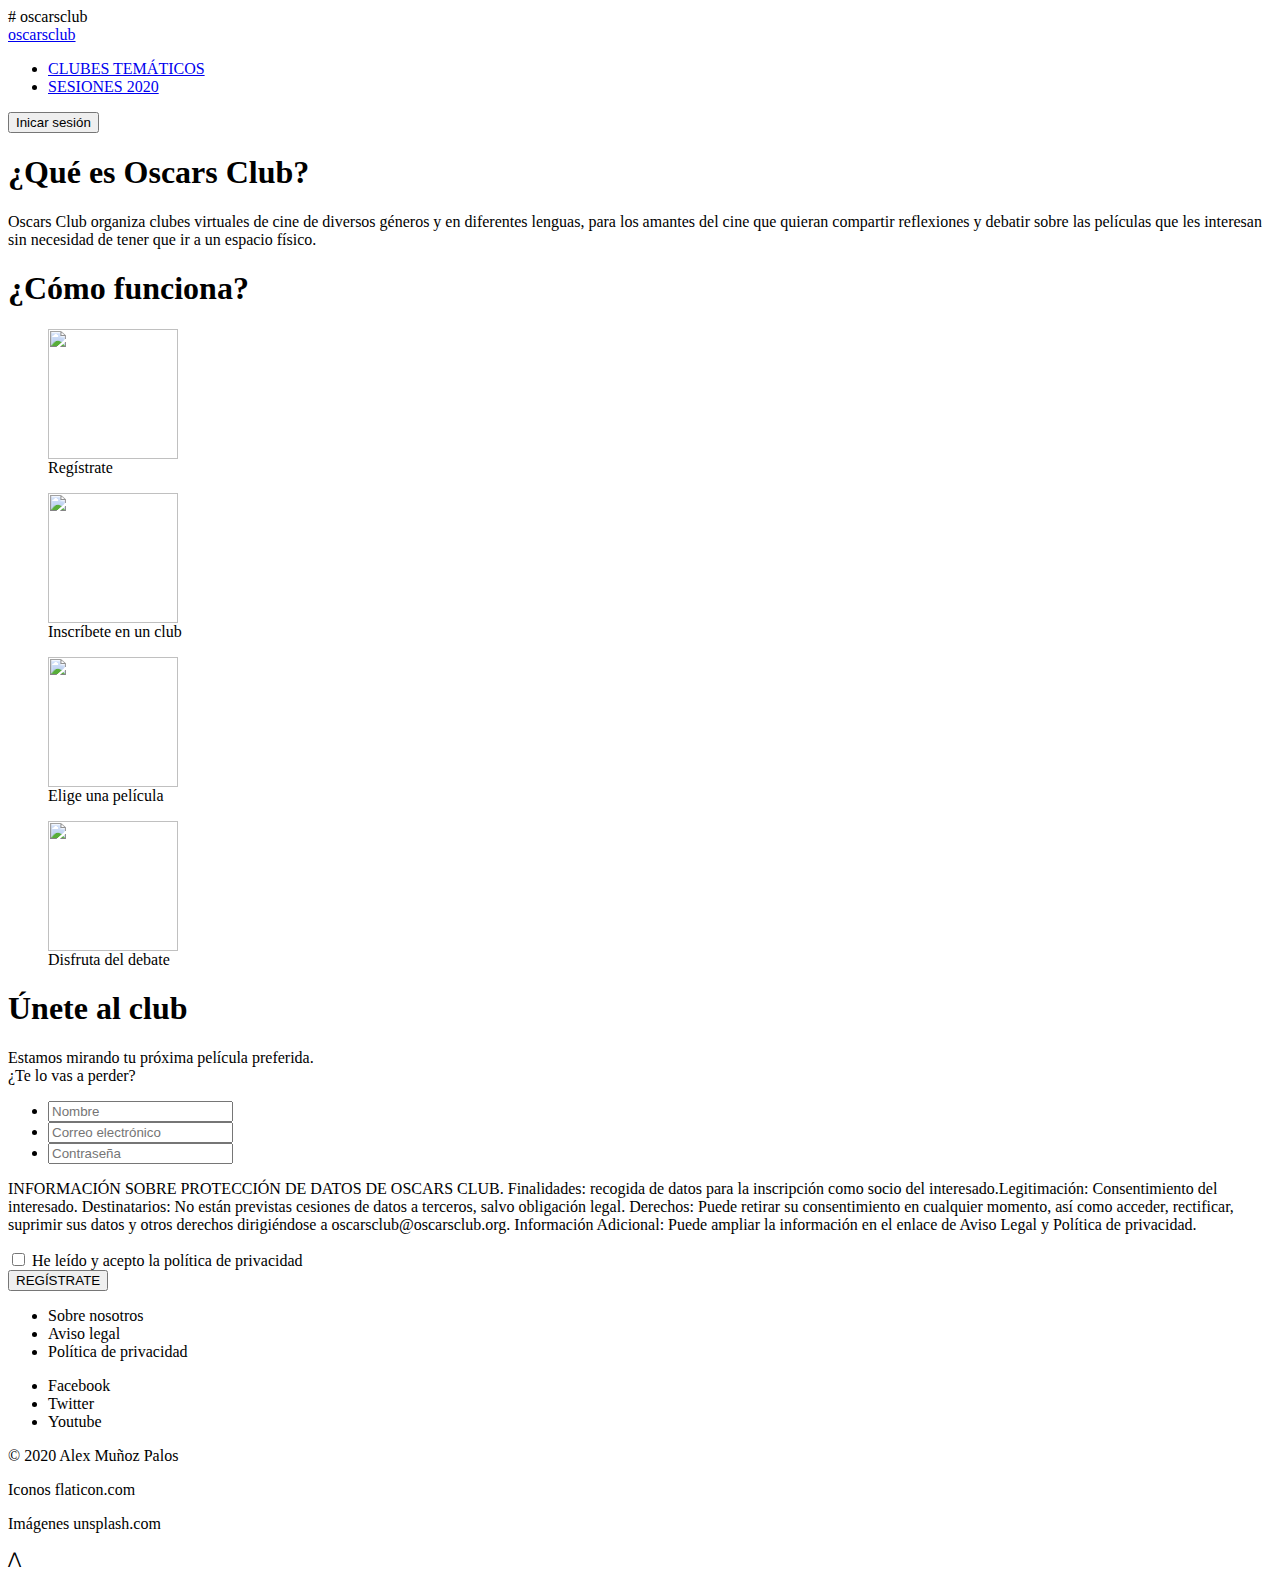
==== index.html @ 0b7924a7 "Update and rename README.md to index.html" ====
# oscarsclub
<!DOCTYPE html>
<html lang="es">
<head>
    <meta charset="UTF-8">
    <meta name="viewport" content="width=device-width, initial-scale=1.0">
    <link rel="stylesheet" href= "css/style.css">
    <link rel="preconnect" href="https://fonts.gstatic.com">
    <link href="https://fonts.googleapis.com/css2?family=Noto+Serif:ital,wght@0,400;0,700;1,400;1,700&display=swap" rel="stylesheet">
    <link href="https://fonts.googleapis.com/css2?family=Open+Sans:ital,wght@0,400;1,700&display=swap" rel="stylesheet">

    <title>Oscarsclub</title>
</head>
<body>
    <header>
        <a id="enlacecabecera" href="index.html"><span class="negrita">oscars</span><span class="vermell">club</span></a>
        <nav>
            <ul>
                <li><a href="clubes-tematicos.html">CLUBES TEMÁTICOS</a></li>
                <li><a href="sesiones-2020.html">SESIONES 2020</a></li>
            </ul>
        </nav>
        <button><a>Inicar sesión</a></button>
    </header>
    <main>
        <section id="oscars">
            <h1>¿Qué es Oscars Club?</h1>
            <p>Oscars Club organiza clubes virtuales de cine de diversos géneros y en diferentes lenguas, para los amantes del 
                cine que quieran compartir reflexiones y debatir sobre las películas que les interesan sin
                 necesidad de tener que ir a un espacio físico.</p>
        </section>
        <section>
            <h1>¿Cómo funciona?</h1>
            <div id="funcionamiento">
            <figure>
            <img src="img/howto-register.png" height="130px" width="130px">
            <figcaption>Regístrate</figcaption>
            </figure>
            <figure>
            <img src="img/howto-club.png" height="130px" width="130px">
            <figcaption>Inscríbete en un club</figcaption>
            </figure>
            <figure>
            <img src="img/howto-film.png" height="130px" width="130px">
            <figcaption>Elige una película</figcaption>
            </figure>
            <figure>
            <img src="img/howto-speech.png" height="130px" width="130px">
            <figcaption>Disfruta del debate </figcaption>
            </figure>
            </div>
        </section>
        <section>
            <h1> Únete al club</h1>
            <div id="unete">
                <p id="textounete">
                    Estamos mirando tu próxima película preferida.<br>
                    ¿Te lo vas a perder?
                </p>
            <div id="formulario">
                <form>
                    <ul>
                        <li><input name="Nombre" id="nombre" type="text" pattern="[A-Za-z'ñç\-]{2,64}" required placeholder="Nombre"></li>
                        <li><input name="Email" id="correo" type="email" placeholder="Correo electrónico" required></li>
                        <li><input name="Contraseña" id="contraseña" type="password" placeholder="Contraseña" required></li>
                    </ul>
                    <p>
                        INFORMACIÓN SOBRE PROTECCIÓN DE DATOS DE OSCARS CLUB. Finalidades: recogida de datos para la inscripción como
                        socio del interesado.Legitimación: Consentimiento del interesado. Destinatarios: No están previstas cesiones de datos a terceros, salvo obligación legal. Derechos: Puede retirar su consentimiento en cualquier momento, así como acceder, rectificar, suprimir sus datos y otros derechos dirigiéndose a oscarsclub@oscarsclub.org.
                        Información Adicional: Puede ampliar la información en el enlace de <a>Aviso Legal</a> 
                        y <a>Política de privacidad</a>.
                    </p>
                    <div id="terminos">
                    <label for="aceptotermimos">
                        <input type="checkbox" name="aceptarterminos" id="aceptoterminos">
                        He leído y acepto la política de privacidad
                    </label>
                    </div>
                    <button type="submit">REGÍSTRATE</button>
                </form>
                
            </div>
            </div>

        </section>
    </main>

    <footer>
        <ul>
            <li>Sobre nosotros</li>
            <li class="disco">Aviso legal</li>
            <li class="disco">Política de privacidad</li>
        </ul>

        <ul id="segunda">
            <li>Facebook</li>
            <li class="disco">Twitter</li>
            <li class="disco">Youtube</li>
        </ul>
        <div id="infofooter">
            <p>© 2020 Alex Muñoz Palos</p>
            <p>Iconos flaticon.com </p>
            <p>Imágenes unsplash.com </p>
        </div>
        <p id="xwegde">&#8896</p>
    </footer>
    
</body>
</html>
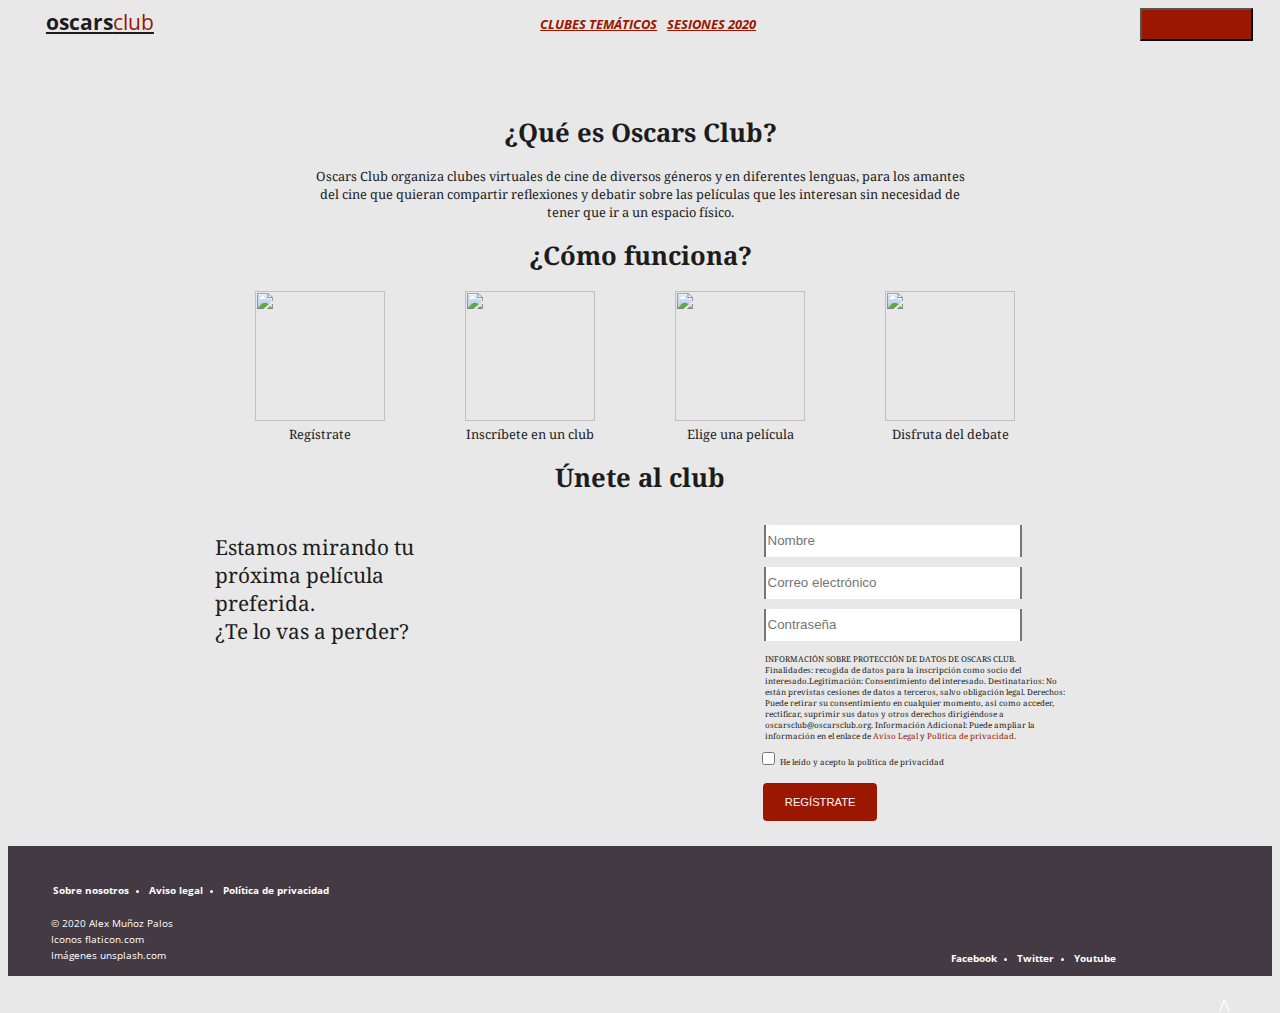
==== commit 42340425: "Update index.html" ====
--- a/index.html
+++ b/index.html
@@ -1,4 +1,4 @@
-# oscarsclub
+
 <!DOCTYPE html>
 <html lang="es">
 <head>
@@ -102,7 +102,7 @@
             <p>Iconos flaticon.com </p>
             <p>Imágenes unsplash.com </p>
         </div>
-        <p id="xwegde">&#8896</p>
+        <p id="xwegde">&#8896;</p>
     </footer>
     
 </body>
--- a/css/style.css
+++ b/css/style.css
@@ -0,0 +1,342 @@
+
+body{
+    background-color: rgb(232, 232, 232);
+    color:rgb(28, 28, 28);
+    font-family: 'Noto Serif', Helvetica, sans-serif;
+    font-size: 0.8rem;
+}
+header {
+    
+    color: black;
+    height: 90px;
+    width: 100%;
+    overflow: auto;
+    font-family: 'Open Sans', Helvetica, sans-serif;
+}
+a{
+    color:rgb(155, 23, 0);
+}
+a:hover{
+    color: rgb(155, 23, 0);
+    opacity:0.5;
+}
+
+#enlacecabecera{
+    display: block;
+    height:100%;
+    background: url(../img/oscarsclub-isologo.png) no-repeat;
+    padding-left: 3%;
+    font-size: 1.3rem;
+    background-size:22%;
+    float:left;
+    color: rgb(28, 28, 28);
+    /*
+    margin-left: 17%;
+    margin-top: 10px;
+    */
+}
+nav{
+    text-align: center;
+}
+nav ul{
+    display: inline-block;
+    margin-top:7px;
+    list-style: none;
+    margin-left: 27%;
+    float:left;
+}
+
+nav ul li{
+    font-size: 0.8rem;
+    float:left;
+    margin: 0 5px 0 5px;
+    font-weight: bold;
+    font-style: italic;
+
+}
+nav ul li a:hover{
+    color: rgb(28,28,28);
+    opacity: 0.5;
+}
+button{
+    color: white;
+    background-color: rgb(155, 23, 0);
+    padding: 7px 17px;
+    margin-left: 30%;
+}
+footer{
+    height: 130px;
+    background-color: rgb(67, 58, 68);
+    color: white;
+    font-family: 'Open Sans', Helvetica, sans-serif;
+}
+footer ul{
+    display: inline-block;
+    margin-top:7px;
+    list-style: none;
+    margin-top:3%;
+    /*float: left;*/
+}
+footer #segunda{
+    margin-left: 58%;
+}
+
+footer ul li{
+    font-size: 0.6rem;
+    float:left;
+    margin: 0 15px 0 5px;
+    font-weight: bold;
+ 
+
+}
+footer ul .disco{
+    list-style-type: disc;
+    /*
+    border-width: thick;
+    border-style: dotted ;
+    border-color: white;
+    border-top: 2px;
+    padding-right:15px;
+    border-bottom: 2px;
+    padding-left: 15px;
+    */
+}
+#infofooter{
+    font-size: 0.6rem;
+    margin-left: 3.4%;
+    float: left;
+}
+#infofooter p{
+    margin-top:3px;
+    margin-bottom: 3px;
+}
+#xwegde{
+    margin-left: 95.8%;
+}
+/*La mayoría del formato que necesitamos dar es para pantallas grandes. Para pequeñas será poco */
+h1{
+    text-align: center;
+}
+#funcionamiento{
+    display:flex;
+    align-items: center;
+    flex-direction: column;
+}
+figure{
+    text-align: center;
+}
+form button{
+    background-color: rgb(155, 23, 0);
+    color:rgb(252,252,252);
+    padding: 13px 22px;
+    border-radius: 4px;
+    border:none;
+    font-size:0.7rem;
+}
+@media screen and (min-width: 800px){
+main{
+    width: 850px;
+    margin:auto;
+}
+
+#oscars{
+    text-align: center;
+    margin:0 100px 0 100px;
+}
+#funcionamiento{
+    display: flex;
+    flex-wrap: wrap;
+    flex-direction: row;
+    align-items: center;
+}
+figure{
+    margin: 0 40px 0 40px;
+}
+#unete{
+    display:flex;
+}
+#textounete{
+    width: 900px;
+    font-size: 1.3rem;
+}
+#formulario{
+    margin-left: 70px;/*450*/
+
+}
+
+form{
+    margin-left: 38%;
+}
+
+form ul li input{
+    width: 250px;
+    height: 30px;
+    border-style: none solid none solid;
+}
+form ul{
+    list-style: none;
+}
+form ul li{
+    margin: 10px 0 10px 0;
+}
+form #terminos{
+    margin-left:10%;
+    font-size:0.5rem;
+}
+#formulario form p{
+    font-size: 0.5rem;
+    margin-left:12%;
+}
+form button{
+    background-color: rgb(155, 23, 0);
+    color:rgb(252,252,252);
+    padding: 13px 22px;
+    border-radius: 4px;
+    border:none;
+    font-size:0.7rem;
+    margin-left:11.5%;
+    margin-top:15px;
+    margin-bottom: 25px;
+}
+#clubes{
+    display: grid;
+    grid-template-columns: repeat(3, 1fr);
+    grid-gap: 5px;
+}
+#clubes figure{
+    display: table;
+    height: 130px;
+    width: 180px;
+}
+#clubes figure img{
+    width: 100%;
+    display:block;
+}
+#clubes figcaption{
+    display: table-caption;
+    caption-side: bottom;
+    text-align: left;
+    /*width: 100%;*/
+}
+#clubes figure figcaption a{
+    display: block;
+    margin:10px 0 10px 0;
+    color: rgb(155, 23, 0);
+}
+.tituloclubes{
+    font-size:1.1rem;
+    margin: 5px 0 5px 0;
+}
+#sesiones2020{
+    display: grid;
+    grid-template-areas: "sidebar sesions";
+    grid-template-columns: 1fr 3fr;
+    grid-gap: 5px;
+    border-top-style: dotted;
+}
+#propuestas{
+    margin:0 70px 40px 70px;
+}
+.menulateral{
+    grid-area: sidebar;
+}
+.menulateral ul{
+    list-style: none;
+    padding-left: 0;
+    display: block;
+}
+.menulateral ul li{
+    margin: 5px 0 5px 0;
+    text-align: left;
+    font-size: 0.9rem;
+}
+#sesiones2020 article{
+    grid-area:sesions;
+}
+.club{
+    display:flex;
+}
+/*
+img{
+    height: 130px;
+    width: 130px;
+}
+*/
+.club figure{
+    /*margin: 0 10px 0 10px;*/
+    margin:auto;
+    height: 280px;
+    width: 180px;
+    display: table;
+    background-color: white;
+}
+#OtraEpoca figure{
+    height:310px;
+}
+.club figure img{
+    max-width: 100%;
+    max-height: 100%;
+    display: block;
+    /*
+    width: 100%;
+    height: 100%;
+    */
+}
+.club figure figcaption{
+    display:table-caption;
+    caption-side: bottom;
+    background-color: white;
+    text-align: left;
+    /*padding-top: 15px;*/
+}
+
+.pelicula{
+    display: grid;
+    grid-template-columns: 2fr 1fr;
+    grid-template-areas: "datos texto";
+    grid-gap: 40px;
+}
+.fichatecnica{
+    grid-area: datos;
+}
+.fichatecnica p{
+    margin-top:4px;
+    margin-bottom:4px;
+}
+h3{
+    margin-bottom:7px;
+    margin-top:7px;
+    border-bottom: solid;
+    border-width: 1px;
+}
+.infopeliculas{
+    grid-area: texto;
+}
+
+.infopeliculas figure{
+    float: left;
+    margin-right: 20px;
+    shape-outside: circle(50%);
+}
+
+.infopeliculas figure img{
+    border-radius: 50%;
+    /*
+    float:left;
+    shape-outside: circle(50%);
+    */
+}
+
+}
+/*
+#funcionamiento img{
+    display: block;
+    margin: 0 20px 0 20px;
+}
+*/
+.vermell{
+    color: rgb(155, 23, 0);
+}
+.negrita{
+    font-weight: bold;
+}
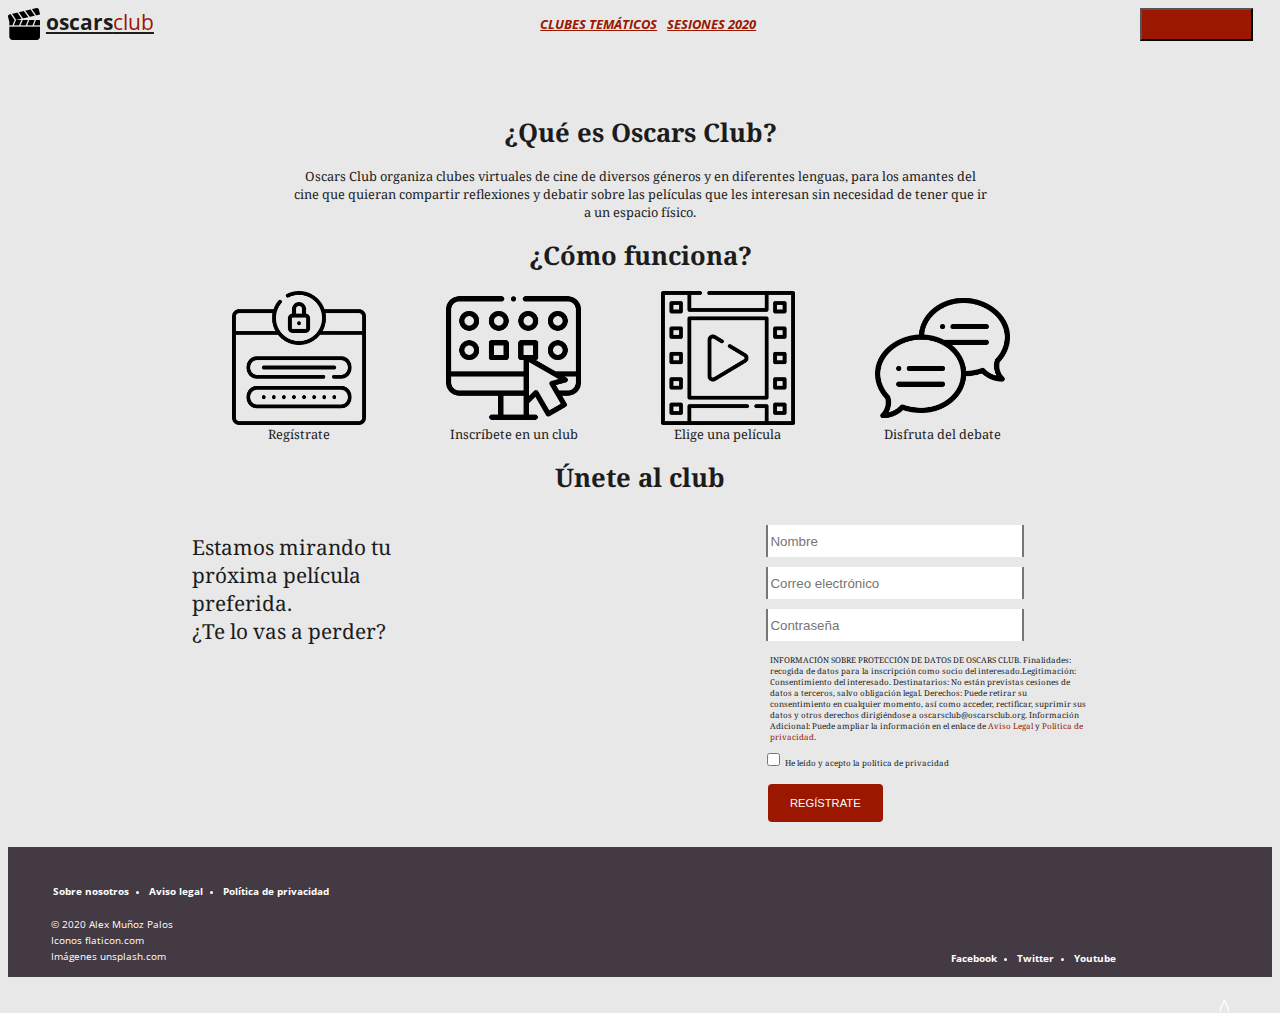
==== commit c4b40eb8: "Update index.html" ====
--- a/index.html
+++ b/index.html
@@ -33,19 +33,19 @@
             <h1>¿Cómo funciona?</h1>
             <div id="funcionamiento">
             <figure>
-            <img src="img/howto-register.png" height="130px" width="130px">
+            <img src="img/howto-register.png">
             <figcaption>Regístrate</figcaption>
             </figure>
             <figure>
-            <img src="img/howto-club.png" height="130px" width="130px">
+            <img src="img/howto-club.png" >
             <figcaption>Inscríbete en un club</figcaption>
             </figure>
             <figure>
-            <img src="img/howto-film.png" height="130px" width="130px">
+            <img src="img/howto-film.png" >
             <figcaption>Elige una película</figcaption>
             </figure>
             <figure>
-            <img src="img/howto-speech.png" height="130px" width="130px">
+            <img src="img/howto-speech.png" >
             <figcaption>Disfruta del debate </figcaption>
             </figure>
             </div>
--- a/css/style.css
+++ b/css/style.css
@@ -135,7 +135,8 @@
 }
 @media screen and (min-width: 800px){
 main{
-    width: 850px;
+    /*width: 850px;*/
+    width:70vw;
     margin:auto;
 }
 
@@ -145,9 +146,21 @@
 }
 #funcionamiento{
     display: flex;
+    flex: 1;
     flex-wrap: wrap;
     flex-direction: row;
     align-items: center;
+}
+#funcionamiento figure{
+    min-width: 130px;
+    min-height: 130px;
+    max-width: 15%;
+    max-height: 15%;
+}
+#funcionamiento figure img{
+    max-width: 100%;
+    max-height: 100%;
+    display: block;
 }
 figure{
     margin: 0 40px 0 40px;
@@ -205,11 +218,14 @@
 }
 #clubes figure{
     display: table;
-    height: 130px;
-    width: 180px;
+    min-height: 130px;
+    min-width: 180px;
+    max-height:100%;
+    max-width:100%;
 }
 #clubes figure img{
-    width: 100%;
+    max-width: 100%;
+    max-height:100%;
     display:block;
 }
 #clubes figcaption{
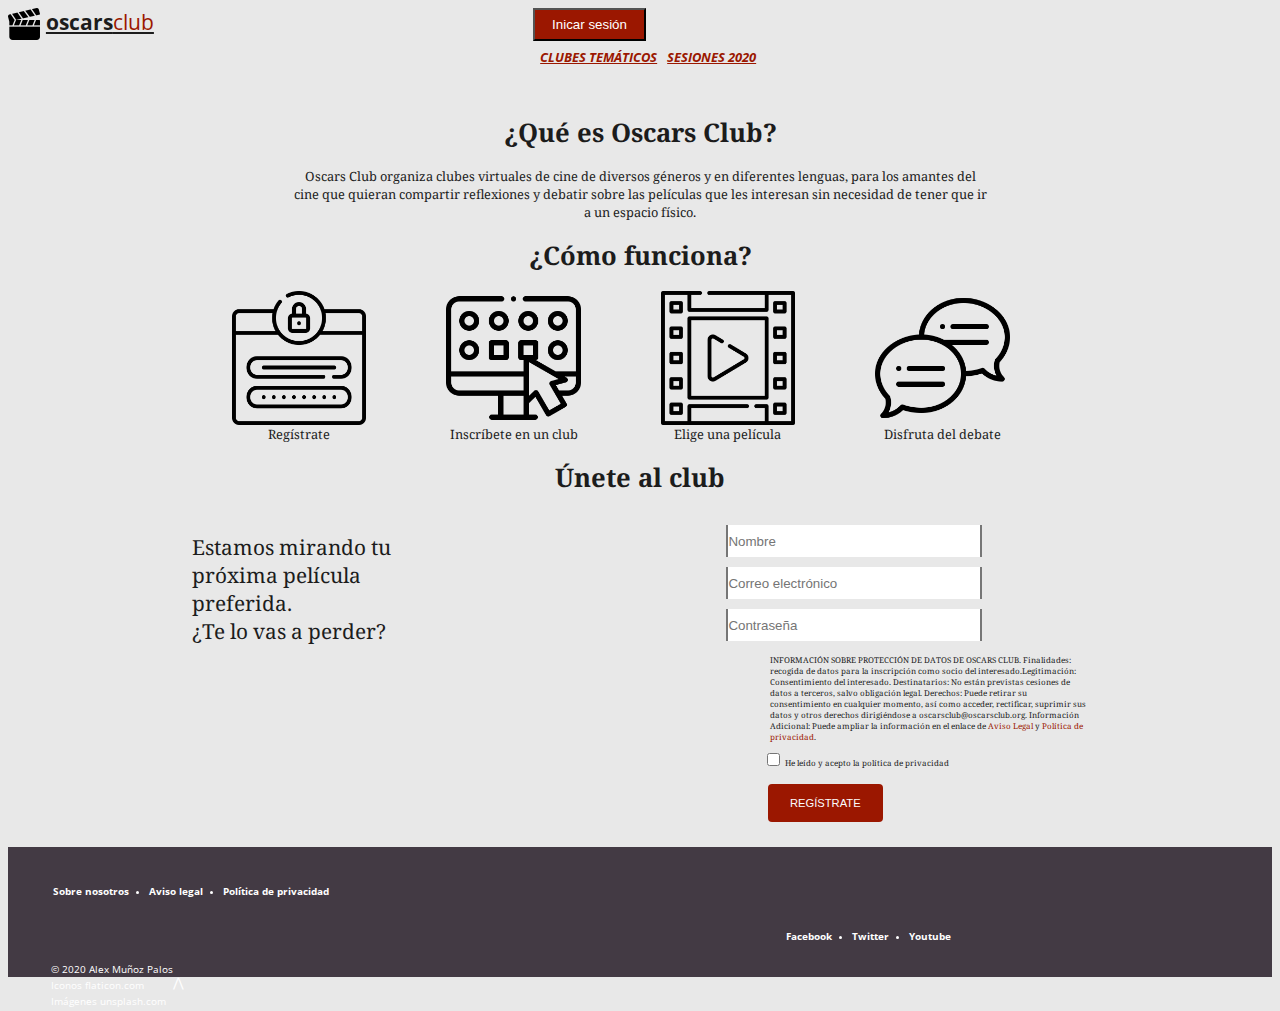
==== commit ffd778c6: "Update index.html" ====
--- a/index.html
+++ b/index.html
@@ -12,7 +12,8 @@
     <title>Oscarsclub</title>
 </head>
 <body>
-    <header>
+   <header>
+        <button><a href=""></a>Inicar sesión</a></button>
         <a id="enlacecabecera" href="index.html"><span class="negrita">oscars</span><span class="vermell">club</span></a>
         <nav>
             <ul>
@@ -20,7 +21,7 @@
                 <li><a href="sesiones-2020.html">SESIONES 2020</a></li>
             </ul>
         </nav>
-        <button><a>Inicar sesión</a></button>
+        
     </header>
     <main>
         <section id="oscars">
@@ -84,25 +85,30 @@
 
         </section>
     </main>
-
     <footer>
-        <ul>
-            <li>Sobre nosotros</li>
-            <li class="disco">Aviso legal</li>
-            <li class="disco">Política de privacidad</li>
-        </ul>
-
-        <ul id="segunda">
-            <li>Facebook</li>
-            <li class="disco">Twitter</li>
-            <li class="disco">Youtube</li>
-        </ul>
+        <div id="primera">
+            <ul>
+                <li>Sobre nosotros</li>
+                <li class="disco">Aviso legal</li>
+                <li class="disco">Política de privacidad</li>
+            </ul>
+        </div>
+        
+        <div id="segunda">
+            <ul>
+                <li>Facebook</li>
+                <li class="disco">Twitter</li>
+                <li class="disco">Youtube</li>
+            </ul>
+        </div>
         <div id="infofooter">
             <p>© 2020 Alex Muñoz Palos</p>
             <p>Iconos flaticon.com </p>
             <p>Imágenes unsplash.com </p>
         </div>
-        <p id="xwegde">&#8896;</p>
+        <div id="contenidor"> 
+            <p id="xwedge">&#8896;</p>
+        </div>
     </footer>
     
 </body>
--- a/css/style.css
+++ b/css/style.css
@@ -132,6 +132,108 @@
     border-radius: 4px;
     border:none;
     font-size:0.7rem;
+    margin: 20px 0 20px 0;
+}
+#oscars{
+    text-align: center;
+}
+#funcionamiento figure{
+    max-width: 50%;
+    max-height: 50%;
+}
+#funcionamiento figure img{
+    max-width: 100%;
+    max-height: 100%;
+    display: block;
+}
+#textounete{
+    font-size: 1.3rem;
+}
+form ul li{
+    padding-left:0;
+    margin: 5px 0 5px 0;
+}
+form ul li input{
+    width: 100%;
+    height: 100%;
+    border-style: none solid none solid;
+    padding-left:0;
+}
+form ul{
+    list-style: none;
+    padding-left:0;
+}
+#formulario form p{
+    font-size: 0.5rem;
+}
+#clubes{
+    display:flex;
+    flex-direction: column;
+    align-items: center;
+}
+#clubes figure{
+    display: table;
+    /*min-height: 80px;*/
+    min-width: auto;
+    max-width: auto;
+    max-height: 100%;
+}
+#clubes figure img{
+    max-width: 100%;
+    max-height: 100%;
+    display:block;
+}
+#clubes figcaption{
+    display: table-caption;
+    caption-side: bottom;
+    text-align: left;
+    /*width: 100%;*/
+}
+#clubes figure figcaption a{
+    display: block;
+    margin:10px 0 10px 0;
+    color: rgb(155, 23, 0);
+}
+.tituloclubes{
+    font-size:1.1rem;
+    margin: 5px 0 5px 0;
+}
+.menulateral ul{
+    list-style: none;
+    padding-left: 0;
+    display: block;
+}
+.menulateral ul li{
+    margin: 5px 0 5px 0;
+    text-align: left;
+    font-size: 0.9rem;
+}
+.club figure{
+    /*margin: 0 10px 0 10px;*/
+    margin: 20px auto 20px auto;
+    height: 280px;
+    width: 180px;
+    display: table;
+    background-color: white;
+    
+}
+#OtraEpoca figure{
+    height:310px;
+}
+.club figure img{
+    /*
+    max-width: 100%;
+    max-height: 100%;*/
+    display: block;
+    width: 100%;
+    height: 100%;
+}
+.club figure figcaption{
+    display:table-caption;
+    caption-side: bottom;
+    background-color: white;
+    text-align: left;
+    /*padding-top: 15px;*/
 }
 @media screen and (min-width: 800px){
 main{
@@ -152,8 +254,8 @@
     align-items: center;
 }
 #funcionamiento figure{
-    min-width: 130px;
-    min-height: 130px;
+    /*min-width: 130px;*/
+    /*min-height: 130px;*/
     max-width: 15%;
     max-height: 15%;
 }
@@ -218,8 +320,8 @@
 }
 #clubes figure{
     display: table;
-    min-height: 130px;
-    min-width: 180px;
+    /*min-height: 130px;*/
+    /*min-width: 180px;*/
     max-height:100%;
     max-width:100%;
 }
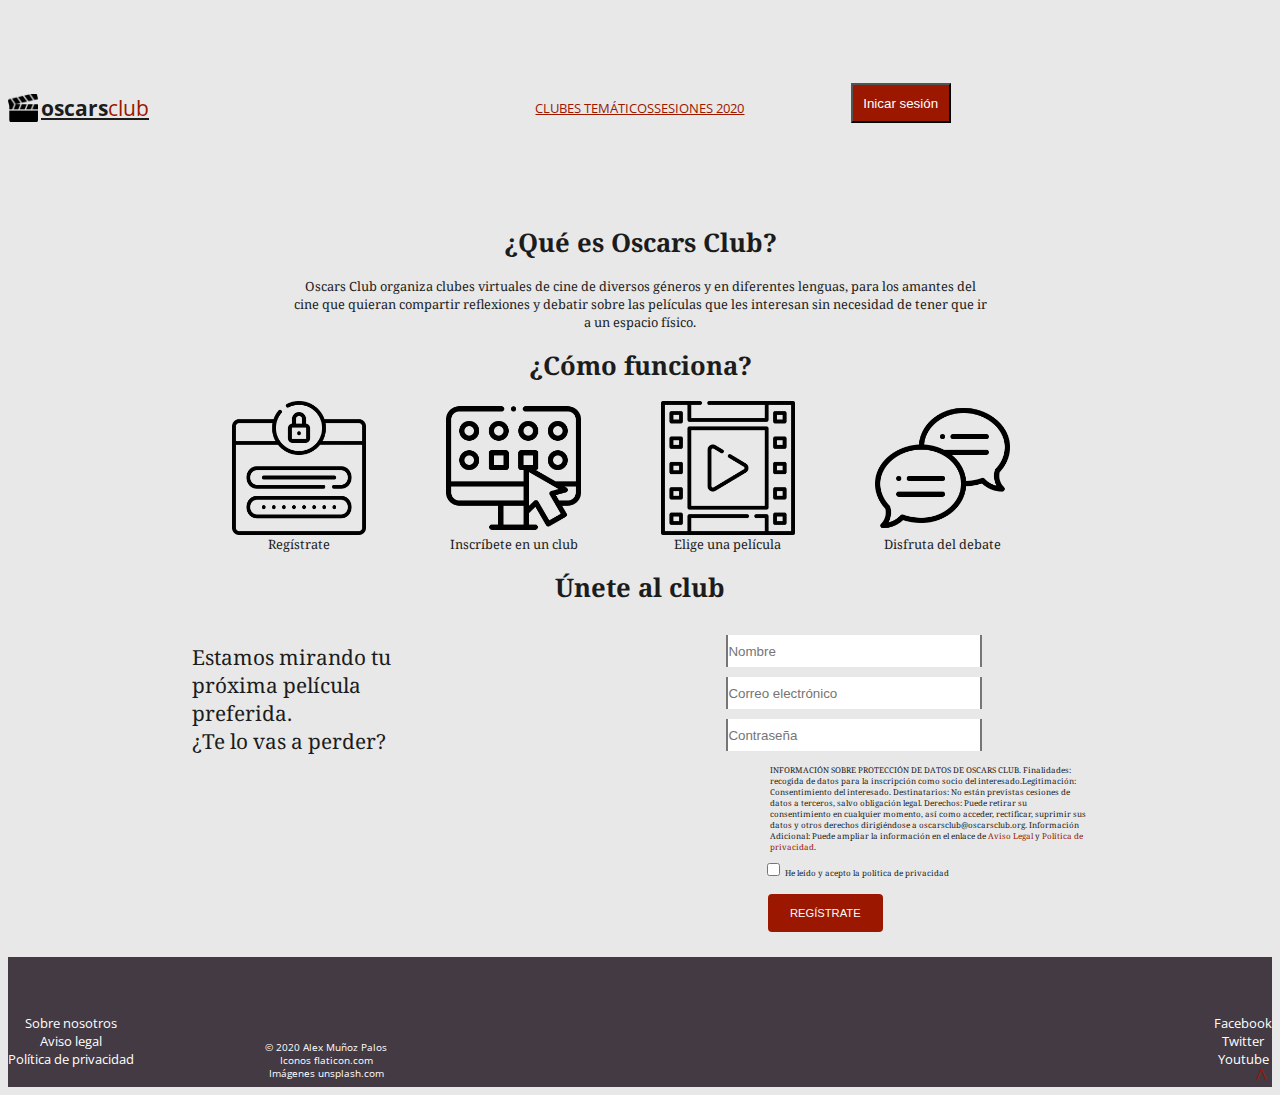
==== commit f5769a59: "Update index.html" ====
--- a/index.html
+++ b/index.html
@@ -102,12 +102,10 @@
             </ul>
         </div>
         <div id="infofooter">
-            <p>© 2020 Alex Muñoz Palos</p>
-            <p>Iconos flaticon.com </p>
-            <p>Imágenes unsplash.com </p>
+            <p>© 2020 Alex Muñoz Palos<br>Iconos flaticon.com <br>Imágenes unsplash.com </p>
         </div>
         <div id="contenidor"> 
-            <p id="xwedge">&#8896;</p>
+            <p id="xwedge"><a href="#cabecera">&#8896;</a></p>
         </div>
     </footer>
     
--- a/css/style.css
+++ b/css/style.css
@@ -8,11 +8,19 @@
 header {
     
     color: black;
-    height: 90px;
+    height: 150px;
     width: 100%;
     overflow: auto;
     font-family: 'Open Sans', Helvetica, sans-serif;
 }
+header{
+      display:flex;
+      flex-direction: column;
+      align-items: center;
+      justify-content: center;
+      height: 200px;
+      overflow:auto;
+}
 a{
     color:rgb(155, 23, 0);
 }
@@ -21,98 +29,87 @@
     opacity:0.5;
 }
 
+
+nav ul{
+    padding:0;
+    list-style: none;
+}
+nav ul li{
+    padding: 0;
+    text-align: center;;
+}
+header button{
+    color: white;
+    background-color: rgb(155, 23, 0);
+    grid-area: boton;
+    width: 100px;
+    height: 40px;
+    margin: 0 0 10px 0;
+}
 #enlacecabecera{
     display: block;
-    height:100%;
+    height:auto;
     background: url(../img/oscarsclub-isologo.png) no-repeat;
-    padding-left: 3%;
+    padding-left: 33px;
     font-size: 1.3rem;
-    background-size:22%;
-    float:left;
+    background-size:30px;
+    background-position: left;
     color: rgb(28, 28, 28);
     /*
     margin-left: 17%;
     margin-top: 10px;
     */
 }
-nav{
-    text-align: center;
-}
-nav ul{
-    display: inline-block;
-    margin-top:7px;
-    list-style: none;
-    margin-left: 27%;
-    float:left;
-}
-
-nav ul li{
-    font-size: 0.8rem;
-    float:left;
-    margin: 0 5px 0 5px;
-    font-weight: bold;
-    font-style: italic;
-
-}
-nav ul li a:hover{
-    color: rgb(28,28,28);
-    opacity: 0.5;
-}
-button{
-    color: white;
-    background-color: rgb(155, 23, 0);
-    padding: 7px 17px;
-    margin-left: 30%;
-}
+button a{
+    color: rgb(255,255,255)
+}
+/*
 footer{
-    height: 130px;
+    height: 240px;
     background-color: rgb(67, 58, 68);
     color: white;
     font-family: 'Open Sans', Helvetica, sans-serif;
+    display: flex;
+    flex-direction: column;
+    justify-content: center;
+    overflow: auto;
+    align-items: center;
+}
+*/
+footer {
+    height: 300px;
+    background-color: rgb(67, 58, 68);
+    color: white;
+    font-family: 'Open Sans', Helvetica, sans-serif;
+    display: flex;
+    flex-direction: column;
+    justify-content: center;
+    align-items: center;
+}
+#primera{
+    margin-top: 30px;
 }
 footer ul{
-    display: inline-block;
-    margin-top:7px;
-    list-style: none;
-    margin-top:3%;
-    /*float: left;*/
-}
-footer #segunda{
-    margin-left: 58%;
-}
-
+    list-style: none;
+    padding:0;
+}
 footer ul li{
-    font-size: 0.6rem;
-    float:left;
-    margin: 0 15px 0 5px;
-    font-weight: bold;
- 
-
-}
-footer ul .disco{
-    list-style-type: disc;
-    /*
-    border-width: thick;
-    border-style: dotted ;
-    border-color: white;
-    border-top: 2px;
-    padding-right:15px;
-    border-bottom: 2px;
-    padding-left: 15px;
-    */
-}
-#infofooter{
-    font-size: 0.6rem;
-    margin-left: 3.4%;
-    float: left;
+    text-align: center;
+    padding:0;
 }
 #infofooter p{
-    margin-top:3px;
-    margin-bottom: 3px;
-}
+    margin:0;
+    text-align: center;
+}
+#contenidor{
+    margin:0 5px 5px auto;
+}
+/*
 #xwegde{
-    margin-left: 95.8%;
-}
+    margin-left:auto;
+    margin-top: 10%;
+}
+*/
 /*La mayoría del formato que necesitamos dar es para pantallas grandes. Para pequeñas será poco */
 h1{
     text-align: center;
@@ -132,6 +129,7 @@
     border-radius: 4px;
     border:none;
     font-size:0.7rem;
+    width: auto;
     margin: 20px 0 20px 0;
 }
 #oscars{
@@ -235,7 +233,72 @@
     text-align: left;
     /*padding-top: 15px;*/
 }
+
+
+/*------------------------------------------------------------------------------------------------------------------------*/
 @media screen and (min-width: 800px){
+    header{
+    display:grid;
+    grid-template-columns: 1fr 1fr 1fr;
+    grid-template-areas: "logo menunav boton";
+}
+nav ul{
+    /*display: inline-block;*/
+    display:flex;
+    justify-content: center;
+    list-style: none;
+    margin-left:auto;
+    margin-right: auto;
+    grid-area: menunav;
+    /*float:left;*/
+}
+button{
+    color: white;
+    background-color: rgb(155, 23, 0);
+    padding: 0;
+    grid-area: boton;
+    width: 35%;
+    height: 40%;
+    margin-left: auto;
+}
+footer{
+    height: 130px;
+    background-color: rgb(67, 58, 68);
+    color: white;
+    font-family: 'Open Sans', Helvetica, sans-serif;
+    display: grid;
+    grid-template-columns: 1fr 1fr;
+    grid-template-areas: "informacion redes";
+}
+#primera{
+    grid-area: informacion;
+    margin-top:4%
+}
+#primera ul{
+    display: inline-block;
+    padding-left:0;
+    /*float: left;*/
+}
+#segunda{
+    grid-area: redes;
+    margin-left: auto;
+    margin-top:4%
+}
+#segunda ul{
+    display: inline-block;
+}
+#infofooter{
+    font-size: 0.6rem;
+    margin-top:10%;
+    margin-left: 0.7%;
+    grid-area: informacion;
+}
+#contenidor{
+    grid-area: redes;
+    margin-right:5px;
+    margin-left:auto;
+    margin-top:15%;
+}
 main{
     /*width: 850px;*/
     width:70vw;
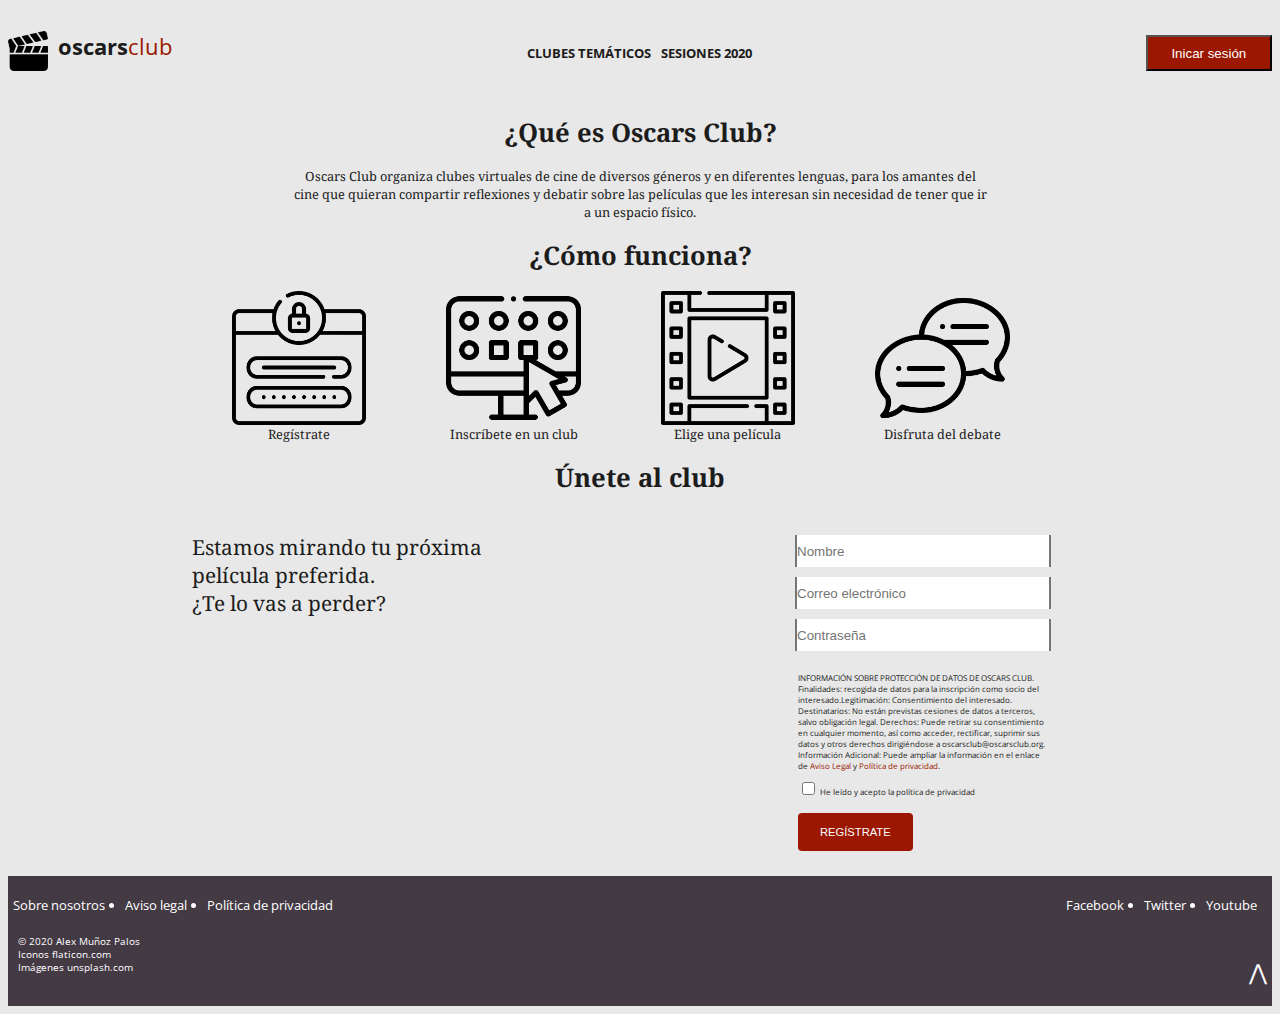
==== commit ca002c74: "Update index.html" ====
--- a/index.html
+++ b/index.html
@@ -1,4 +1,3 @@
-
 <!DOCTYPE html>
 <html lang="es">
 <head>
@@ -12,8 +11,8 @@
     <title>Oscarsclub</title>
 </head>
 <body>
-   <header>
-        <button><a href=""></a>Inicar sesión</a></button>
+    <header id="cabecera">
+        <button><a href="about:blank">Inicar sesión</a></button>
         <a id="enlacecabecera" href="index.html"><span class="negrita">oscars</span><span class="vermell">club</span></a>
         <nav>
             <ul>
@@ -30,25 +29,26 @@
                 cine que quieran compartir reflexiones y debatir sobre las películas que les interesan sin
                  necesidad de tener que ir a un espacio físico.</p>
         </section>
+        
         <section>
             <h1>¿Cómo funciona?</h1>
             <div id="funcionamiento">
-            <figure>
-            <img src="img/howto-register.png">
-            <figcaption>Regístrate</figcaption>
-            </figure>
-            <figure>
-            <img src="img/howto-club.png" >
-            <figcaption>Inscríbete en un club</figcaption>
-            </figure>
-            <figure>
-            <img src="img/howto-film.png" >
-            <figcaption>Elige una película</figcaption>
-            </figure>
-            <figure>
-            <img src="img/howto-speech.png" >
-            <figcaption>Disfruta del debate </figcaption>
-            </figure>
+                <figure>
+                <img src="img/howto-register.png" >
+                <figcaption>Regístrate</figcaption>
+                </figure>
+                <figure>
+                <img src="img/howto-club.png" >
+                <figcaption>Inscríbete en un club</figcaption>
+                </figure>
+                <figure>
+                <img src="img/howto-film.png" >
+                <figcaption>Elige una película</figcaption>
+                </figure>
+                <figure>
+                <img src="img/howto-speech.png" >
+                <figcaption>Disfruta del debate </figcaption>
+                </figure>
             </div>
         </section>
         <section>
@@ -85,24 +85,25 @@
 
         </section>
     </main>
+
     <footer>
         <div id="primera">
             <ul>
-                <li>Sobre nosotros</li>
-                <li class="disco">Aviso legal</li>
-                <li class="disco">Política de privacidad</li>
+                <li><a href="about:blank">Sobre nosotros</a></li>
+                <li class="disco"><a href="about:blank">Aviso legal</a></li>
+                <li class="disco"><a href="about:blank">Política de privacidad</a></li>
             </ul>
         </div>
         
         <div id="segunda">
             <ul>
-                <li>Facebook</li>
-                <li class="disco">Twitter</li>
-                <li class="disco">Youtube</li>
+                <li><a href="about:blank">Facebook</a></li>
+                <li class="disco"><a href="about:blank">Twitter</a></li>
+                <li class="disco"><a href="about:blank">Youtube</a></li>
             </ul>
         </div>
         <div id="infofooter">
-            <p>© 2020 Alex Muñoz Palos<br>Iconos flaticon.com <br>Imágenes unsplash.com </p>
+            <p>© 2020 Alex Muñoz Palos<br>Iconos <a href="https://www.flaticon.com">flaticon.com</a> <br>Imágenes <a href="https://unsplash.com">unsplash.com</a> </p>
         </div>
         <div id="contenidor"> 
             <p id="xwedge"><a href="#cabecera">&#8896;</a></p>
--- a/css/style.css
+++ b/css/style.css
@@ -1,4 +1,3 @@
-
 body{
     background-color: rgb(232, 232, 232);
     color:rgb(28, 28, 28);
@@ -6,11 +5,9 @@
     font-size: 0.8rem;
 }
 header {
-    
     color: black;
-    height: 150px;
     width: 100%;
-    overflow: auto;
+    /*overflow: auto;*/
     font-family: 'Open Sans', Helvetica, sans-serif;
 }
 header{
@@ -19,22 +16,38 @@
       align-items: center;
       justify-content: center;
       height: 200px;
-      overflow:auto;
+      /*overflow:auto;*/
 }
 a{
     color:rgb(155, 23, 0);
+    text-decoration: none;
 }
 a:hover{
     color: rgb(155, 23, 0);
     opacity:0.5;
 }
-
-
-nav ul{
+nav a{
+    color: rgb(28, 28, 28);
+}
+header nav a{
+    font-weight: bold;
+}
+nav a:hover{
+    color: rgb(28, 28, 28);
+    opacity: 0.5;
+}
+header nav a:hover{
+    font-weight: bold;
+}
+nav{
+    font-family: 'Open Sans', Helvetica, sans-serif;
+}
+
+header nav ul{
     padding:0;
     list-style: none;
 }
-nav ul li{
+header nav ul li{
     padding: 0;
     text-align: center;;
 }
@@ -48,12 +61,13 @@
 }
 #enlacecabecera{
     display: block;
-    height:auto;
+    height:45px;
     background: url(../img/oscarsclub-isologo.png) no-repeat;
-    padding-left: 33px;
-    font-size: 1.3rem;
-    background-size:30px;
-    background-position: left;
+    padding-left: 50px;
+    font-size: 1.4rem;
+    background-size:40px; /*30px*/
+    background-position-x: left;
+    background-position: left top;
     color: rgb(28, 28, 28);
     /*
     margin-left: 17%;
@@ -63,19 +77,7 @@
 button a{
     color: rgb(255,255,255)
 }
-/*
-footer{
-    height: 240px;
-    background-color: rgb(67, 58, 68);
-    color: white;
-    font-family: 'Open Sans', Helvetica, sans-serif;
-    display: flex;
-    flex-direction: column;
-    justify-content: center;
-    overflow: auto;
-    align-items: center;
-}
-*/
+@media screen and (max-width: 800px){
 footer {
     height: 300px;
     background-color: rgb(67, 58, 68);
@@ -104,6 +106,7 @@
 #contenidor{
     margin:0 5px 5px auto;
 }
+}
 /*
 #xwegde{
     margin-left:auto;
@@ -114,6 +117,7 @@
 h1{
     text-align: center;
 }
+
 #funcionamiento{
     display:flex;
     align-items: center;
@@ -121,6 +125,9 @@
 }
 figure{
     text-align: center;
+}
+form{
+    font-family: 'Open Sans', Helvetica, sans-serif;
 }
 form button{
     background-color: rgb(155, 23, 0);
@@ -132,6 +139,7 @@
     width: auto;
     margin: 20px 0 20px 0;
 }
+
 #oscars{
     text-align: center;
 }
@@ -206,8 +214,9 @@
     text-align: left;
     font-size: 0.9rem;
 }
+/*
 .club figure{
-    /*margin: 0 10px 0 10px;*/
+    /*margin: 0 10px 0 10px;*
     margin: 20px auto 20px auto;
     height: 280px;
     width: 180px;
@@ -221,46 +230,69 @@
 .club figure img{
     /*
     max-width: 100%;
-    max-height: 100%;*/
+    max-height: 100%;*
     display: block;
     width: 100%;
     height: 100%;
 }
+*/
 .club figure figcaption{
     display:table-caption;
     caption-side: bottom;
     background-color: white;
     text-align: left;
-    /*padding-top: 15px;*/
-}
+    font-family:'Open Sans', Helvetica, sans-serif;
+    font-weight: bold;
+}
+.titulosesiones{
+    font-family:'Open Sans', Helvetica, sans-serif;
+}
+.titulopelicula{
+    text-align: left;
+}
+
+
+
 
 
 /*------------------------------------------------------------------------------------------------------------------------*/
 @media screen and (min-width: 800px){
-    header{
+header{
     display:grid;
     grid-template-columns: 1fr 1fr 1fr;
     grid-template-areas: "logo menunav boton";
-}
-nav ul{
+    height: 90px;
+}
+header nav{
+    margin:0;
+}
+header nav ul{
     /*display: inline-block;*/
     display:flex;
     justify-content: center;
     list-style: none;
+    margin: 0 auto 0 auto;
     margin-left:auto;
     margin-right: auto;
     grid-area: menunav;
     /*float:left;*/
 }
-button{
+header nav ul li{
+    padding: 5px;
+}
+header button{
     color: white;
     background-color: rgb(155, 23, 0);
     padding: 0;
     grid-area: boton;
-    width: 35%;
+    width: 30%;
     height: 40%;
-    margin-left: auto;
-}
+    margin:0 0 0 auto;
+}
+ #enlacecabecera{
+    grid-area: logo;
+    margin:0;
+}  
 footer{
     height: 130px;
     background-color: rgb(67, 58, 68);
@@ -269,35 +301,51 @@
     display: grid;
     grid-template-columns: 1fr 1fr;
     grid-template-areas: "informacion redes";
+    overflow: auto;
+}
+footer ul{
+    display: inline-block;
+    padding:0;
+    margin:0;
 }
 #primera{
     grid-area: informacion;
-    margin-top:4%
-}
-#primera ul{
-    display: inline-block;
-    padding-left:0;
-    /*float: left;*/
+    margin-top: 20px;
+}
+footer ul li{
+    float:left;
+    margin:0;
+    list-style: none;
+    margin: 0 15px 0 5px;
+}
+footer ul .disco{
+    list-style: disc;
 }
 #segunda{
     grid-area: redes;
     margin-left: auto;
-    margin-top:4%
-}
-#segunda ul{
-    display: inline-block;
-}
+    margin-top: 20px;
+}
+
 #infofooter{
     font-size: 0.6rem;
-    margin-top:10%;
-    margin-left: 0.7%;
+    margin-top:50px;
+    margin-left: 10px;
     grid-area: informacion;
 }
 #contenidor{
     grid-area: redes;
     margin-right:5px;
     margin-left:auto;
-    margin-top:15%;
+    margin-top:80px;
+    margin-bottom:0;
+}
+#contenidor p{
+    font-size: 1.4rem;
+    margin:0;
+}
+footer a{
+    color: rgb(255,255,255)
 }
 main{
     /*width: 850px;*/
@@ -332,10 +380,11 @@
 }
 #unete{
     display:flex;
+    flex: 1;
 }
 #textounete{
-    width: 900px;
-    font-size: 1.3rem;
+    width: 300px;
+    margin-right:auto;
 }
 #formulario{
     margin-left: 70px;/*450*/
@@ -343,27 +392,33 @@
 }
 
 form{
-    margin-left: 38%;
+    margin-left: auto;
+    width: 250px;
+    margin-right: 40px;
+    display: flex;
+    flex-direction: column;
+    justify-content: center;
+    align-items: center;
 }
 
 form ul li input{
     width: 250px;
     height: 30px;
-    border-style: none solid none solid;
 }
 form ul{
-    list-style: none;
+    padding:0;
 }
 form ul li{
-    margin: 10px 0 10px 0;
+    margin: 10px 0 0 0;
+    padding:0;
 }
 form #terminos{
-    margin-left:10%;
     font-size:0.5rem;
+    width: 250px;
+    padding:0;
 }
 #formulario form p{
     font-size: 0.5rem;
-    margin-left:12%;
 }
 form button{
     background-color: rgb(155, 23, 0);
@@ -372,9 +427,10 @@
     border-radius: 4px;
     border:none;
     font-size:0.7rem;
-    margin-left:11.5%;
     margin-top:15px;
     margin-bottom: 25px;
+    margin-right: auto;
+    /*text-align: center;*/
 }
 #clubes{
     display: grid;
@@ -421,6 +477,14 @@
 .menulateral{
     grid-area: sidebar;
 }
+/*
+.menulateral ul li a{
+    color: rgb(28, 28, 28);
+}
+.menulateral ul li a:hover{
+    color:rgb(155, 23, 0);
+}
+*/
 .menulateral ul{
     list-style: none;
     padding-left: 0;
@@ -433,6 +497,9 @@
 }
 #sesiones2020 article{
     grid-area:sesions;
+}
+.sesiones{
+    margin-top: 40px;
 }
 .club{
     display:flex;
@@ -458,19 +525,29 @@
     max-width: 100%;
     max-height: 100%;
     display: block;
-    /*
-    width: 100%;
-    height: 100%;
-    */
+    margin:0;
+}
+.club figure img:hover{
+    opacity:0.5;
 }
 .club figure figcaption{
     display:table-caption;
     caption-side: bottom;
     background-color: white;
     text-align: left;
-    /*padding-top: 15px;*/
-}
-
+    color:rgb(155, 23, 0);
+    font-weight: bold;
+    height: auto;
+    margin:0;
+}
+aside a{
+    color: rgb(28, 28, 28);
+}
+#Ariadna{
+    font-family: 'Open Sans', Helvetica, sans-serif;
+}
+
+/*DETALLE DE SESION */
 .pelicula{
     display: grid;
     grid-template-columns: 2fr 1fr;
@@ -484,12 +561,18 @@
     margin-top:4px;
     margin-bottom:4px;
 }
-h3{
+h4{
     margin-bottom:7px;
     margin-top:7px;
     border-bottom: solid;
     border-width: 1px;
 }
+h3{
+    font-size: 1.2rem
+}
+h2{
+    font-size: 1.4rem;
+}
 .infopeliculas{
     grid-area: texto;
 }
@@ -502,10 +585,11 @@
 
 .infopeliculas figure img{
     border-radius: 50%;
-    /*
-    float:left;
-    shape-outside: circle(50%);
-    */
+    height: 120px;
+}
+.infopeliculas figure figcaption{
+    text-align: left;
+    font-style: italic;
 }
 
 }
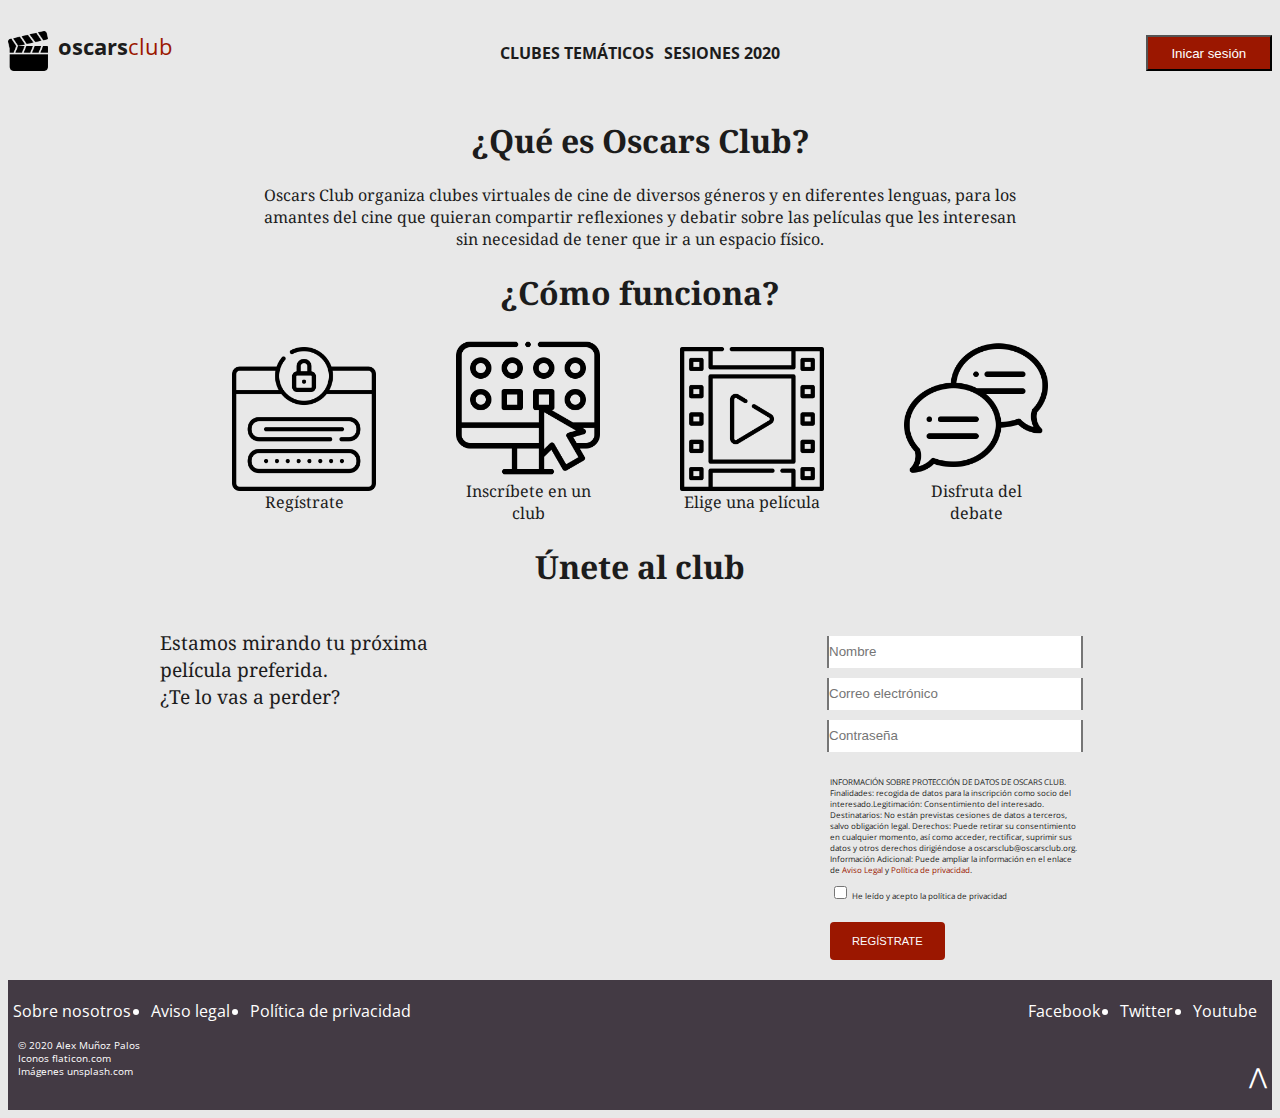
==== commit 3c73f6ab: "Update index.html" ====
--- a/index.html
+++ b/index.html
@@ -8,7 +8,7 @@
     <link href="https://fonts.googleapis.com/css2?family=Noto+Serif:ital,wght@0,400;0,700;1,400;1,700&display=swap" rel="stylesheet">
     <link href="https://fonts.googleapis.com/css2?family=Open+Sans:ital,wght@0,400;1,700&display=swap" rel="stylesheet">
 
-    <title>Oscarsclub</title>
+    <title>Página de inicio de oscarsclub</title>
 </head>
 <body>
     <header id="cabecera">
--- a/css/style.css
+++ b/css/style.css
@@ -2,22 +2,19 @@
     background-color: rgb(232, 232, 232);
     color:rgb(28, 28, 28);
     font-family: 'Noto Serif', Helvetica, sans-serif;
-    font-size: 0.8rem;
+    font-size: 1rem;
 }
 header {
-    color: black;
+    color:rgb(28, 28, 28);
     width: 100%;
-    /*overflow: auto;*/
     font-family: 'Open Sans', Helvetica, sans-serif;
-}
-header{
-      display:flex;
-      flex-direction: column;
-      align-items: center;
-      justify-content: center;
-      height: 200px;
-      /*overflow:auto;*/
-}
+    display:flex;
+    flex-direction: column;
+    align-items: center;
+    justify-content: center;
+    height: 200px;
+}
+
 a{
     color:rgb(155, 23, 0);
     text-decoration: none;
@@ -30,12 +27,21 @@
     color: rgb(28, 28, 28);
 }
 header nav a{
-    font-weight: bold;
+    font-weight: 700;
 }
 nav a:hover{
     color: rgb(28, 28, 28);
     opacity: 0.5;
 }
+footer a{
+    color: rgb(255,255,255)
+}
+button a{
+    color: rgb(255,255,255)
+}
+button a:hover{
+    color: rgb(28, 28, 28); 
+}
 header nav a:hover{
     font-weight: bold;
 }
@@ -54,7 +60,6 @@
 header button{
     color: white;
     background-color: rgb(155, 23, 0);
-    grid-area: boton;
     width: 100px;
     height: 40px;
     margin: 0 0 10px 0;
@@ -66,18 +71,11 @@
     padding-left: 50px;
     font-size: 1.4rem;
     background-size:40px; /*30px*/
-    background-position-x: left;
     background-position: left top;
     color: rgb(28, 28, 28);
-    /*
-    margin-left: 17%;
-    margin-top: 10px;
-    */
-}
-button a{
-    color: rgb(255,255,255)
-}
-@media screen and (max-width: 800px){
+}
+
+@media screen and (max-width: 850px){
 footer {
     height: 300px;
     background-color: rgb(67, 58, 68);
@@ -107,24 +105,34 @@
     margin:0 5px 5px auto;
 }
 }
-/*
-#xwegde{
-    margin-left:auto;
-    margin-top: 10%;
-}
-*/
-/*La mayoría del formato que necesitamos dar es para pantallas grandes. Para pequeñas será poco */
+
 h1{
     text-align: center;
 }
-
+h3{
+    font-size: 1.2rem
+}
+h2{
+    font-size: 1.4rem;
+}
+/* PÁGINA DE INICIO*/
 #funcionamiento{
     display:flex;
     align-items: center;
     flex-direction: column;
 }
+#funcionamiento figure{
+    max-width: 50%;
+    max-height: 50%;
+}
+#funcionamiento figure img{
+    max-width: 100%;
+    max-height: 100%;
+    display: block;
+}
 figure{
     text-align: center;
+    margin: 0 40px 0 40px;
 }
 form{
     font-family: 'Open Sans', Helvetica, sans-serif;
@@ -143,17 +151,9 @@
 #oscars{
     text-align: center;
 }
-#funcionamiento figure{
-    max-width: 50%;
-    max-height: 50%;
-}
-#funcionamiento figure img{
-    max-width: 100%;
-    max-height: 100%;
-    display: block;
-}
+
 #textounete{
-    font-size: 1.3rem;
+    font-size: 1.2rem;
 }
 form ul li{
     padding-left:0;
@@ -172,10 +172,13 @@
 #formulario form p{
     font-size: 0.5rem;
 }
+
+/*CLUBES TEMÁTICOS*/
 #clubes{
     display:flex;
     flex-direction: column;
     align-items: center;
+    justify-content: center;
 }
 #clubes figure{
     display: table;
@@ -204,6 +207,9 @@
     font-size:1.1rem;
     margin: 5px 0 5px 0;
 }
+
+/*SESIONES 2020*/
+
 .menulateral ul{
     list-style: none;
     padding-left: 0;
@@ -214,49 +220,95 @@
     text-align: left;
     font-size: 0.9rem;
 }
-/*
+.club{
+    display:flex;
+    flex-direction: column;
+}
+
 .club figure{
-    /*margin: 0 10px 0 10px;*
-    margin: 20px auto 20px auto;
+    margin:auto;
+    margin-bottom: 10px;
     height: 280px;
     width: 180px;
     display: table;
     background-color: white;
-    
 }
 #OtraEpoca figure{
     height:310px;
 }
 .club figure img{
-    /*
-    max-width: 100%;
-    max-height: 100%;*
-    display: block;
     width: 100%;
     height: 100%;
-}
-*/
+    display: block;
+    margin:0;
+}
+.club figure img:hover{
+    opacity:0.5;
+}
 .club figure figcaption{
     display:table-caption;
     caption-side: bottom;
     background-color: white;
     text-align: left;
-    font-family:'Open Sans', Helvetica, sans-serif;
+    color:rgb(155, 23, 0);
     font-weight: bold;
-}
+    height: auto;
+    margin:auto;
+}
+
 .titulosesiones{
     font-family:'Open Sans', Helvetica, sans-serif;
 }
+
+/*DETALLE DE SESION*/
 .titulopelicula{
     text-align: left;
 }
 
-
-
-
-
+#Ariadna{
+    font-family: 'Open Sans', Helvetica, sans-serif;
+}
+
+.noactiu{
+    opacity: 0.5;
+}
+.fichatecnica p{
+    margin-top:4px;
+    margin-bottom:4px;
+}
+h4{
+    margin-bottom:7px;
+    margin-top:7px;
+    border-bottom: solid;
+    border-width: 1px;
+}
+.infopeliculas .circular{
+    float: left;
+    margin-right: 20px;
+    shape-outside: circle(50%);
+}
+
+.infopeliculas .circular img{
+    border-radius: 50%;
+    height: 120px;
+}
+.infopeliculas figure figcaption{
+    text-align: left;
+    font-style: italic;
+}
+.infopeliculas figure{
+    display:block;
+    width:auto;
+    height:auto;
+}
+figure iframe{
+    display: block;
+    max-width: 100%;
+    max-height: 100%;
+}
 /*------------------------------------------------------------------------------------------------------------------------*/
-@media screen and (min-width: 800px){
+
+@media screen and (min-width: 850px){
 header{
     display:grid;
     grid-template-columns: 1fr 1fr 1fr;
@@ -267,7 +319,6 @@
     margin:0;
 }
 header nav ul{
-    /*display: inline-block;*/
     display:flex;
     justify-content: center;
     list-style: none;
@@ -275,15 +326,11 @@
     margin-left:auto;
     margin-right: auto;
     grid-area: menunav;
-    /*float:left;*/
 }
 header nav ul li{
     padding: 5px;
 }
 header button{
-    color: white;
-    background-color: rgb(155, 23, 0);
-    padding: 0;
     grid-area: boton;
     width: 30%;
     height: 40%;
@@ -344,29 +391,25 @@
     font-size: 1.4rem;
     margin:0;
 }
-footer a{
-    color: rgb(255,255,255)
-}
+
 main{
-    /*width: 850px;*/
-    width:70vw;
+    width:75vw;
     margin:auto;
 }
 
+/*ÍNDEX*/
 #oscars{
     text-align: center;
     margin:0 100px 0 100px;
 }
 #funcionamiento{
-    display: flex;
     flex: 1;
     flex-wrap: wrap;
     flex-direction: row;
     align-items: center;
+    justify-content: center;
 }
 #funcionamiento figure{
-    /*min-width: 130px;*/
-    /*min-height: 130px;*/
     max-width: 15%;
     max-height: 15%;
 }
@@ -375,9 +418,7 @@
     max-height: 100%;
     display: block;
 }
-figure{
-    margin: 0 40px 0 40px;
-}
+
 #unete{
     display:flex;
     flex: 1;
@@ -387,7 +428,7 @@
     margin-right:auto;
 }
 #formulario{
-    margin-left: 70px;/*450*/
+    margin-left: 70px;
 
 }
 
@@ -405,33 +446,22 @@
     width: 250px;
     height: 30px;
 }
-form ul{
-    padding:0;
-}
+
 form ul li{
     margin: 10px 0 0 0;
     padding:0;
 }
+
 form #terminos{
     font-size:0.5rem;
     width: 250px;
     padding:0;
 }
-#formulario form p{
-    font-size: 0.5rem;
-}
+
 form button{
-    background-color: rgb(155, 23, 0);
-    color:rgb(252,252,252);
-    padding: 13px 22px;
-    border-radius: 4px;
-    border:none;
-    font-size:0.7rem;
-    margin-top:15px;
-    margin-bottom: 25px;
     margin-right: auto;
-    /*text-align: center;*/
-}
+}
+/*CLUBES TEMÁTICOS */
 #clubes{
     display: grid;
     grid-template-columns: repeat(3, 1fr);
@@ -439,31 +469,12 @@
 }
 #clubes figure{
     display: table;
-    /*min-height: 130px;*/
-    /*min-width: 180px;*/
     max-height:100%;
     max-width:100%;
 }
-#clubes figure img{
-    max-width: 100%;
-    max-height:100%;
-    display:block;
-}
-#clubes figcaption{
-    display: table-caption;
-    caption-side: bottom;
-    text-align: left;
-    /*width: 100%;*/
-}
-#clubes figure figcaption a{
-    display: block;
-    margin:10px 0 10px 0;
-    color: rgb(155, 23, 0);
-}
-.tituloclubes{
-    font-size:1.1rem;
-    margin: 5px 0 5px 0;
-}
+
+/*SESIONES 2020*/
+
 #sesiones2020{
     display: grid;
     grid-template-areas: "sidebar sesions";
@@ -477,24 +488,7 @@
 .menulateral{
     grid-area: sidebar;
 }
-/*
-.menulateral ul li a{
-    color: rgb(28, 28, 28);
-}
-.menulateral ul li a:hover{
-    color:rgb(155, 23, 0);
-}
-*/
-.menulateral ul{
-    list-style: none;
-    padding-left: 0;
-    display: block;
-}
-.menulateral ul li{
-    margin: 5px 0 5px 0;
-    text-align: left;
-    font-size: 0.9rem;
-}
+
 #sesiones2020 article{
     grid-area:sesions;
 }
@@ -502,16 +496,10 @@
     margin-top: 40px;
 }
 .club{
-    display:flex;
-}
-/*
-img{
-    height: 130px;
-    width: 130px;
-}
-*/
+    flex-direction: row;
+}
+
 .club figure{
-    /*margin: 0 10px 0 10px;*/
     margin:auto;
     height: 280px;
     width: 180px;
@@ -527,81 +515,41 @@
     display: block;
     margin:0;
 }
-.club figure img:hover{
-    opacity:0.5;
-}
+
 .club figure figcaption{
-    display:table-caption;
-    caption-side: bottom;
-    background-color: white;
-    text-align: left;
-    color:rgb(155, 23, 0);
-    font-weight: bold;
-    height: auto;
-    margin:0;
-}
-aside a{
-    color: rgb(28, 28, 28);
-}
-#Ariadna{
-    font-family: 'Open Sans', Helvetica, sans-serif;
+    margin:0;
 }
 
 /*DETALLE DE SESION */
 .pelicula{
     display: grid;
-    grid-template-columns: 2fr 1fr;
+    grid-template-columns: 1fr 1.5fr;
     grid-template-areas: "datos texto";
     grid-gap: 40px;
 }
 .fichatecnica{
     grid-area: datos;
 }
-.fichatecnica p{
-    margin-top:4px;
-    margin-bottom:4px;
-}
-h4{
-    margin-bottom:7px;
-    margin-top:7px;
-    border-bottom: solid;
-    border-width: 1px;
-}
-h3{
-    font-size: 1.2rem
-}
-h2{
-    font-size: 1.4rem;
-}
+
+
 .infopeliculas{
     grid-area: texto;
 }
-
-.infopeliculas figure{
-    float: left;
-    margin-right: 20px;
-    shape-outside: circle(50%);
-}
-
-.infopeliculas figure img{
-    border-radius: 50%;
-    height: 120px;
-}
-.infopeliculas figure figcaption{
-    text-align: left;
-    font-style: italic;
-}
-
-}
-/*
-#funcionamiento img{
-    display: block;
-    margin: 0 20px 0 20px;
-}
-*/
+iframe{
+    min-width: 510px;
+    min-height: 335px;
+    max-width: 100%;
+    max-height: 100%;
+}
+
+}
+
 .vermell{
     color: rgb(155, 23, 0);
 }
 .negrita{
     font-weight: bold;
 }
+.cursiva{
+    font-style: italic;
+}
